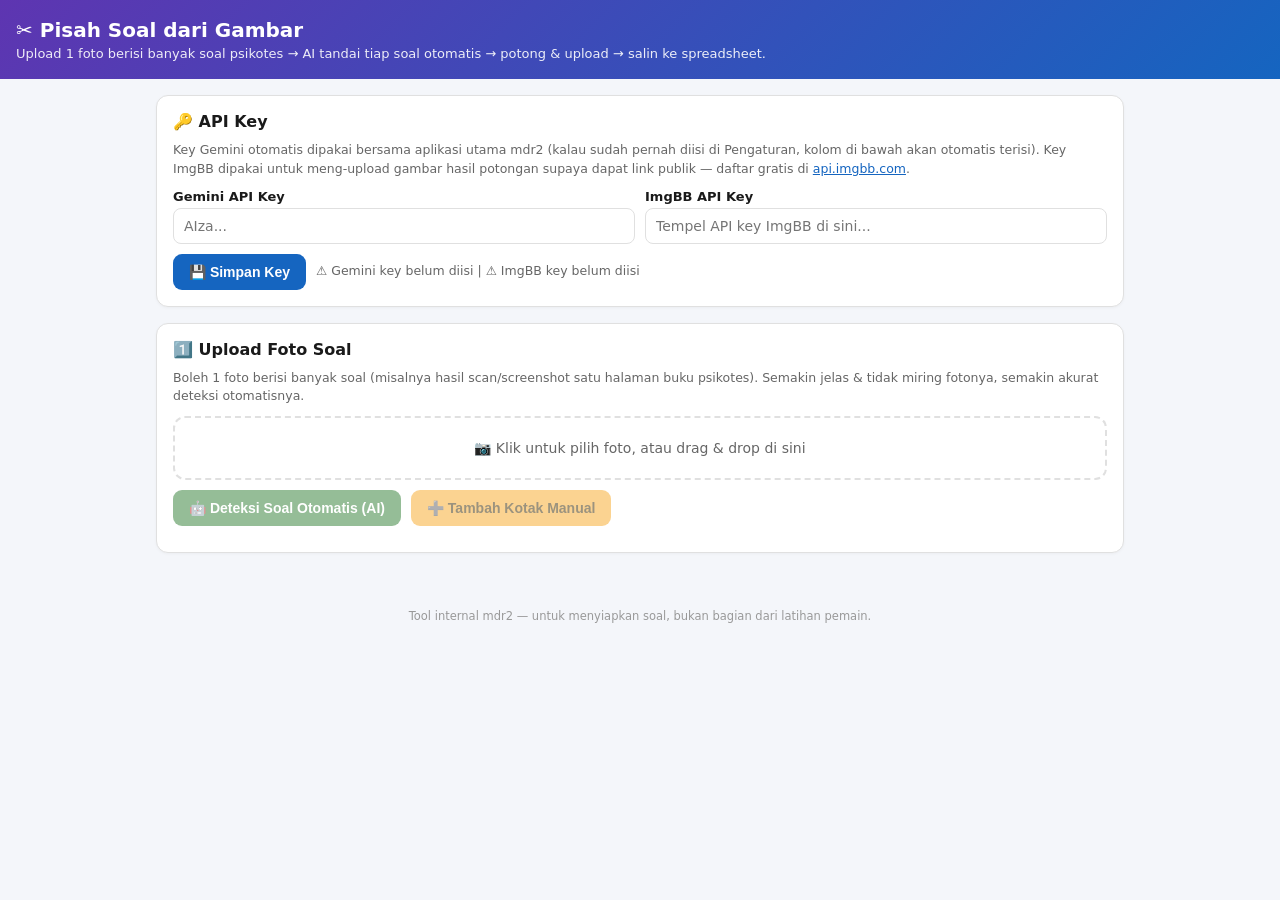
==== tools/pisah-soal.html @ 25e7d326 "Create pisah-soal.html" ====
<!DOCTYPE html>
<html lang="id">
<head>
<meta charset="UTF-8">
<meta name="viewport" content="width=device-width, initial-scale=1.0">
<title>✂️ Pisah Soal dari Gambar — mdr2</title>
<style>
  :root{
    --biru:#1565c0; --biru-d:#0d47a1; --hijau:#2e7d32; --merah:#c62828; --kuning:#f9a825;
    --abu:#616161; --bg:#f4f6fa; --card:#ffffff; --border:#e0e0e0; --text:#1a1a1a; --sub:#666;
  }
  *{box-sizing:border-box}
  body{margin:0;font-family:system-ui,-apple-system,"Segoe UI",Roboto,sans-serif;background:var(--bg);color:var(--text)}
  header{background:linear-gradient(135deg,#5e35b1,#1565c0);color:#fff;padding:18px 16px}
  header h1{margin:0 0 4px;font-size:20px}
  header p{margin:0;font-size:13px;opacity:.9}
  .wrap{max-width:1000px;margin:0 auto;padding:16px}
  .card{background:var(--card);border:1px solid var(--border);border-radius:12px;padding:16px;margin-bottom:16px;box-shadow:0 1px 3px rgba(0,0,0,.04)}
  .card h2{margin:0 0 10px;font-size:16px}
  .hint{font-size:12.5px;color:var(--sub);line-height:1.5;margin:4px 0 10px}
  label{font-size:13px;font-weight:600;display:block;margin-bottom:4px}
  input[type=text],input[type=password],input[type=number],textarea,select{
    width:100%;padding:9px 10px;border:1px solid var(--border);border-radius:8px;font-size:14px;font-family:inherit;background:#fff;color:var(--text)
  }
  textarea{resize:vertical}
  .row{display:flex;gap:10px;flex-wrap:wrap}
  .row > div{flex:1;min-width:180px}
  .btn{border:none;border-radius:9px;padding:10px 16px;font-size:14px;font-weight:700;cursor:pointer;color:#fff;display:inline-flex;align-items:center;gap:6px}
  .btn:disabled{opacity:.5;cursor:not-allowed}
  .btn-biru{background:var(--biru)} .btn-biru:hover:not(:disabled){background:var(--biru-d)}
  .btn-hijau{background:var(--hijau)}
  .btn-merah{background:var(--merah)}
  .btn-abu{background:var(--abu)}
  .btn-kuning{background:var(--kuning);color:#3a2a00}
  .btn-row{display:flex;gap:10px;flex-wrap:wrap;margin-top:10px}
  .upload-zone{border:2px dashed var(--border);border-radius:12px;padding:22px;text-align:center;cursor:pointer;color:var(--sub);font-size:14px}
  .upload-zone:hover{border-color:var(--biru);color:var(--biru)}
  #img-stage-wrap{position:relative;display:inline-block;max-width:100%;margin-top:12px;touch-action:none}
  #img-stage-wrap img{max-width:100%;display:block;border-radius:8px;user-select:none;-webkit-user-drag:none}
  .box{
    position:absolute;border:2px solid #ff5252;background:rgba(255,82,82,.12);cursor:move;
    box-sizing:border-box;
  }
  .box.aktif{border-color:#00c853;background:rgba(0,200,83,.16);z-index:5}
  .box .lbl{
    position:absolute;top:-22px;left:-2px;background:#ff5252;color:#fff;font-size:10.5px;
    font-weight:700;padding:2px 6px;border-radius:4px 4px 0 0;white-space:nowrap;pointer-events:none
  }
  .box.aktif .lbl{background:#00c853}
  .box .handle{
    position:absolute;right:-7px;bottom:-7px;width:16px;height:16px;background:#fff;
    border:2px solid #ff5252;border-radius:50%;cursor:nwse-resize
  }
  .box.aktif .handle{border-color:#00c853}

  .status-pill{display:inline-block;font-size:11.5px;font-weight:700;padding:2px 8px;border-radius:20px}
  .status-belum{background:#eee;color:#777}
  .status-proses{background:#fff8e1;color:#f57f17}
  .status-ok{background:#e8f5e9;color:#2e7d32}
  .status-gagal{background:#ffebee;color:#c62828}

  .grid-box{display:grid;grid-template-columns:repeat(auto-fill,minmax(260px,1fr));gap:12px;margin-top:12px}
  .item-card{border:1px solid var(--border);border-radius:10px;padding:10px;background:#fafbff}
  .item-card.role-soal{border-left:4px solid #6a1b9a}
  .item-card.role-pilihan{border-left:4px solid #1565c0}
  .item-card canvas{width:100%;border-radius:6px;border:1px solid var(--border);background:#fff;display:block;margin-bottom:8px;cursor:pointer}
  .item-card .mini-row{display:flex;gap:6px;margin-bottom:6px}
  .item-card .mini-row > *{flex:1}
  .item-card .top-row{display:flex;justify-content:space-between;align-items:center;margin-bottom:6px}
  .item-card .top-row b{font-size:12.5px}
  .del-x{background:none;border:none;color:#c62828;font-size:16px;cursor:pointer;line-height:1;padding:2px 6px}

  #hasil-tsv{font-family:ui-monospace,Menlo,Consolas,monospace;font-size:12.5px;min-height:120px}
  .preview-soal{border:1px dashed var(--border);border-radius:10px;padding:12px;margin-top:8px;background:#fff}
  .preview-soal img{max-width:100%;max-height:220px;border-radius:8px;display:block;margin:8px auto}
  .preview-soal .chip{display:inline-block;background:#f3e5f5;color:#6a1b9a;font-size:11px;font-weight:700;padding:2px 8px;border-radius:20px;margin-bottom:6px}
  .preview-pilihan{border:1px solid var(--border);border-radius:8px;padding:6px 10px;margin:4px 0;font-size:13.5px}
  .preview-pilihan img{max-height:110px;border-radius:6px;display:block;margin-bottom:4px}

  footer{text-align:center;font-size:11.5px;color:#999;padding:24px 16px}
  a{color:var(--biru)}
</style>
</head>
<body>

<header>
  <h1>✂️ Pisah Soal dari Gambar</h1>
  <p>Upload 1 foto berisi banyak soal psikotes → AI tandai tiap soal otomatis → potong &amp; upload → salin ke spreadsheet.</p>
</header>

<div class="wrap">

  <!-- 1. API KEYS -->
  <div class="card">
    <h2>🔑 API Key</h2>
    <p class="hint">Key Gemini otomatis dipakai bersama aplikasi utama mdr2 (kalau sudah pernah diisi di Pengaturan, kolom di bawah akan otomatis terisi). Key ImgBB dipakai untuk meng-upload gambar hasil potongan supaya dapat link publik — daftar gratis di <a href="https://api.imgbb.com/" target="_blank" rel="noopener">api.imgbb.com</a>.</p>
    <div class="row">
      <div>
        <label>Gemini API Key</label>
        <input type="password" id="in-gemini-key" placeholder="AIza...">
      </div>
      <div>
        <label>ImgBB API Key</label>
        <input type="password" id="in-imgbb-key" placeholder="Tempel API key ImgBB di sini...">
      </div>
    </div>
    <div class="btn-row">
      <button class="btn btn-biru" onclick="simpanKeys()">💾 Simpan Key</button>
      <span id="key-status" class="hint" style="margin:8px 0 0"></span>
    </div>
  </div>

  <!-- 2. UPLOAD -->
  <div class="card">
    <h2>1️⃣ Upload Foto Soal</h2>
    <p class="hint">Boleh 1 foto berisi banyak soal (misalnya hasil scan/screenshot satu halaman buku psikotes). Semakin jelas & tidak miring fotonya, semakin akurat deteksi otomatisnya.</p>
    <div class="upload-zone" id="upload-zone" onclick="el('in-file').click()">
      📷 Klik untuk pilih foto, atau drag &amp; drop di sini
    </div>
    <input type="file" id="in-file" accept="image/*" style="display:none" onchange="onFilePicked(this.files[0])">
    <div id="img-stage-wrap" style="display:none">
      <img id="img-stage" src="">
    </div>
    <div class="btn-row">
      <button class="btn btn-hijau" id="btn-deteksi" onclick="deteksiOtomatis()" disabled>🤖 Deteksi Soal Otomatis (AI)</button>
      <button class="btn btn-kuning" id="btn-tambah-box" onclick="tambahBoxManual()" disabled>➕ Tambah Kotak Manual</button>
    </div>
    <p class="hint" id="deteksi-status"></p>
  </div>

  <!-- 3. DAFTAR ITEM -->
  <div class="card" id="card-daftar" style="display:none">
    <h2>2️⃣ Cek &amp; Lengkapi Tiap Soal</h2>
    <p class="hint">
      Geser/tarik sudut kanan-bawah tiap kotak merah di foto di atas untuk membetulkan posisinya. Klik kartu di bawah untuk memilihnya (jadi hijau di foto). Tiap kotak punya <b>Peran</b> (gambar soal / gambar pilihan ke berapa) dan <b>Grup</b> (kotak-kotak dengan nomor Grup sama = 1 soal yang sama).
    </p>
    <div class="grid-box" id="grid-item"></div>
  </div>

  <!-- 4. UPLOAD -->
  <div class="card" id="card-upload" style="display:none">
    <h2>3️⃣ Potong &amp; Upload ke ImgBB</h2>
    <div class="btn-row">
      <button class="btn btn-biru" onclick="potongDanUploadSemua()">✂️ Potong &amp; Upload Semua</button>
    </div>
    <p class="hint" id="upload-status"></p>
  </div>

  <!-- 5. HASIL -->
  <div class="card" id="card-hasil" style="display:none">
    <h2>4️⃣ Salin ke Spreadsheet</h2>
    <p class="hint">
      Baris di bawah sudah sesuai urutan kolom sheet <b>"psikotes"</b>: <code>Soal | Jawab | Kategori | Pilihan | GambarSoal | GambarPilihan</code>.
      Klik "Salin", lalu paste langsung ke baris kosong di Google Sheets (mulai dari kolom A).<br>
      💡 Kalau pilihan jawabannya HANYA gambar (tanpa teks/huruf), sistem otomatis memberi label <b>"Pilihan 1"</b>, <b>"Pilihan 2"</b>, dst sesuai urutan — pastikan kolom <b>Jawaban Benar</b> di kartu soal di atas diisi persis salah satu label itu (mis. "Pilihan 3") kalau jawaban benarnya adalah pilihan gambar tanpa teks.
    </p>
    <textarea id="hasil-tsv" rows="6" readonly></textarea>
    <div class="btn-row">
      <button class="btn btn-hijau" onclick="salinTSV()">📋 Salin ke Clipboard</button>
    </div>
    <h2 style="margin-top:18px">👀 Pratinjau (mirip tampilan di web)</h2>
    <div id="preview-area"></div>
  </div>

</div>

<footer>Tool internal mdr2 — untuk menyiapkan soal, bukan bagian dari latihan pemain.</footer>

<script>
// ================================================================
//  STATE
// ================================================================
const GEMINI_URL = "https://generativelanguage.googleapis.com/v1beta/models/gemini-3.1-flash-lite:generateContent";
let img = null;          // HTMLImageElement (gambar asli)
let naturalW = 0, naturalH = 0;
let boxes = [];          // {id, xPct,yPct,wPct,hPct, peran, grup, teks, kategori, jawaban, uploadUrl, uploadStatus}
let idCounter = 1;
let boxAktifId = null;

function el(id){ return document.getElementById(id); }

// ================================================================
//  API KEYS (localStorage dipakai bersama app utama utk key Gemini)
// ================================================================
function muatKeys(){
  const g = localStorage.getItem("gemini_api_key") || "";
  const i = localStorage.getItem("imgbb_api_key") || "";
  el("in-gemini-key").value = g;
  el("in-imgbb-key").value = i;
  updateKeyStatus();
}
function simpanKeys(){
  localStorage.setItem("gemini_api_key", el("in-gemini-key").value.trim());
  localStorage.setItem("imgbb_api_key", el("in-imgbb-key").value.trim());
  updateKeyStatus();
}
function updateKeyStatus(){
  const g = localStorage.getItem("gemini_api_key") || "";
  const i = localStorage.getItem("imgbb_api_key") || "";
  el("key-status").textContent = (g ? "✅ Gemini key tersimpan" : "⚠️ Gemini key belum diisi") + "  |  " + (i ? "✅ ImgBB key tersimpan" : "⚠️ ImgBB key belum diisi");
}
muatKeys();

// ================================================================
//  UPLOAD FOTO
// ================================================================
const zone = el("upload-zone");
zone.addEventListener("dragover", e => { e.preventDefault(); zone.style.borderColor = "#1565c0"; });
zone.addEventListener("dragleave", () => { zone.style.borderColor = "#e0e0e0"; });
zone.addEventListener("drop", e => {
  e.preventDefault(); zone.style.borderColor = "#e0e0e0";
  if (e.dataTransfer.files[0]) onFilePicked(e.dataTransfer.files[0]);
});

function onFilePicked(file){
  if (!file) return;
  const reader = new FileReader();
  reader.onload = () => {
    img = new Image();
    img.onload = () => {
      naturalW = img.naturalWidth; naturalH = img.naturalHeight;
      const stageImg = el("img-stage");
      stageImg.src = img.src;
      el("img-stage-wrap").style.display = "inline-block";
      el("btn-deteksi").disabled = false;
      el("btn-tambah-box").disabled = false;
      boxes = []; boxAktifId = null;
      renderSemua();
    };
    img.src = reader.result;
  };
  reader.readAsDataURL(file);
}

// ================================================================
//  DETEKSI OTOMATIS (Gemini Vision)
// ================================================================
async function deteksiOtomatis(){
  const apiKey = (el("in-gemini-key").value || "").trim();
  if (!apiKey) { alert("Isi & simpan Gemini API key dulu."); return; }
  if (!img) { alert("Upload foto dulu."); return; }
  simpanKeys();

  el("deteksi-status").textContent = "⏳ AI sedang menganalisis foto (bisa 10-30 detik)...";
  el("btn-deteksi").disabled = true;

  try {
    const base64 = img.src.split(",")[1];
    const mimeType = img.src.substring(5, img.src.indexOf(";"));
    const prompt = `Ini adalah 1 foto yang berisi BEBERAPA soal psikotes/tes potensi akademik (bisa berupa teks, gambar/diagram, atau kombinasi).
Tugasmu: identifikasi SETIAP elemen visual yang perlu di-crop jadi gambar terpisah, yaitu:
- Elemen "soal": area yang berisi pertanyaan/diagram utama dari 1 nomor soal (kalau soal cuma teks tanpa gambar/diagram, TETAP LAPORKAN posisinya sebagai peran "soal" supaya teksnya bisa dibaca terpisah).
- Elemen "pilihan": area gambar untuk 1 opsi jawaban (kalau pilihan jawabannya berupa gambar/diagram, bukan cuma teks/huruf A-E biasa).
Kalau pilihan jawabannya cuma teks huruf/angka biasa (bukan gambar), JANGAN buat elemen "pilihan" untuk itu — cukup tulis teksnya di field "teks" pada bagian akhir kalau kebaca, atau kosongkan.

Kelompokkan elemen-elemen yang berasal dari 1 nomor soal yang sama dengan nomor "grup" yang sama (mulai dari 1, urut sesuai urutan soal di foto, TIDAK harus sama dengan nomor asli di foto).

Balas HANYA berupa JSON array (tanpa markdown, tanpa teks lain), tiap elemen:
{
  "grup": 1,
  "peran": "soal" | "pilihan",
  "boxPercent": {"x": 0, "y": 0, "w": 0, "h": 0},
  "teks": "OCR teks singkat di area ini kalau ada (kosongkan kalau murni gambar/diagram tanpa teks bermakna)",
  "kategoriTebakan": "tebakan kategori psikotes elemen ini (khusus kalau peran=soal, mis. Deret Gambar / Analogi / Spasial, dst)",
  "jawabanTebakan": "kalau ada tanda jawaban benar terlihat di foto (misal dilingkari/ditandai), tulis di sini (khusus peran=soal). Kosongkan kalau tidak yakin."
}
"boxPercent" adalah posisi kotak pembatas area tsb dalam PERSEN (0-100) relatif terhadap lebar & tinggi FOTO UTUH (x,y = pojok kiri-atas kotak; w,h = lebar & tinggi kotak). Kotak boleh sedikit lebih besar dari objeknya (beri sedikit margin) tapi jangan sampai tumpang tindih terlalu banyak dengan elemen soal lain.`;

    const resp = await fetch(`${GEMINI_URL}?key=${apiKey}`, {
      method: "POST",
      headers: { "Content-Type": "application/json" },
      body: JSON.stringify({
        contents: [{ role: "user", parts: [
          { text: prompt },
          { inline_data: { mime_type: mimeType || "image/jpeg", data: base64 } }
        ]}],
        generationConfig: { maxOutputTokens: 4000, temperature: 0.2, responseMimeType: "application/json" },
      }),
    });

    if (!resp.ok) {
      let msg = `Gemini error ${resp.status}`;
      try { const d = await resp.json(); msg = d?.error?.message || msg; } catch(_) {}
      throw new Error(msg);
    }
    const data = await resp.json();
    const cand = data?.candidates?.[0];
    const text = (cand?.content?.parts || []).map(p => p.text || "").join("");
    if (!text) throw new Error("AI tidak mengembalikan hasil. Coba lagi atau foto ulang dengan pencahayaan lebih baik.");

    const jsonTeks = extractJson(text);
    let list;
    try { list = JSON.parse(jsonTeks); } catch(e) { throw new Error("Gagal membaca hasil deteksi AI (format tidak valid). Coba lagi."); }
    if (!Array.isArray(list) || !list.length) throw new Error("AI tidak mendeteksi elemen soal apa pun di foto ini. Coba tambah kotak manual, atau pakai foto lain.");

    boxes = list.map(it => {
      const bp = it.boxPercent || {};
      const peran = it.peran === "pilihan" ? "pilihan1" : "soal"; // default index diatur ulang di bawah
      return {
        id: idCounter++,
        xPct: clamp(num(bp.x), 0, 95), yPct: clamp(num(bp.y), 0, 95),
        wPct: clamp(num(bp.w) || 15, 3, 100), hPct: clamp(num(bp.h) || 15, 3, 100),
        peran, grup: parseInt(it.grup, 10) || 1,
        teks: (it.teks || "").trim(),
        kategori: (it.kategoriTebakan || "").trim(),
        jawaban: (it.jawabanTebakan || "").trim(),
        uploadUrl: "", uploadStatus: "belum",
      };
    });
    // Beri nomor urut pilihan (pilihan1, pilihan2, ...) per grup, sesuai urutan kemunculan
    const counterPerGrup = {};
    boxes.forEach(b => {
      if (b.peran !== "soal") {
        counterPerGrup[b.grup] = (counterPerGrup[b.grup] || 0) + 1;
        b.peran = "pilihan" + Math.min(counterPerGrup[b.grup], 5);
      }
    });

    el("deteksi-status").textContent = `✅ Terdeteksi ${boxes.length} elemen dari ${new Set(boxes.map(b=>b.grup)).size} soal. Cek &amp; sesuaikan posisi kotak di bawah kalau perlu.`;
    renderSemua();
  } catch(e) {
    el("deteksi-status").textContent = "❌ " + e.message;
  } finally {
    el("btn-deteksi").disabled = false;
  }
}

function extractJson(text){
  const cleaned = text.replace(/```json/gi,"").replace(/```/g,"");
  const startIdx = cleaned.search(/[\{\[]/);
  if (startIdx === -1) return cleaned.trim();
  const openCh = cleaned[startIdx], closeCh = openCh === "{" ? "}" : "]";
  let depth = 0, inStr = false, esc = false;
  for (let i = startIdx; i < cleaned.length; i++) {
    const c = cleaned[i];
    if (esc) { esc = false; continue; }
    if (c === "\\") { esc = true; continue; }
    if (c === '"') { inStr = !inStr; continue; }
    if (inStr) continue;
    if (c === openCh) depth++;
    else if (c === closeCh) { depth--; if (depth === 0) return cleaned.slice(startIdx, i+1); }
  }
  return cleaned.slice(startIdx).trim();
}
function num(v){ const n = parseFloat(v); return isNaN(n) ? 0 : n; }
function clamp(v,min,max){ return Math.max(min, Math.min(max, v)); }

function tambahBoxManual(){
  if (!img) return;
  const grupBaru = boxes.length ? Math.max(...boxes.map(b=>b.grup)) + 1 : 1;
  boxes.push({
    id: idCounter++, xPct: 30, yPct: 30, wPct: 25, hPct: 20,
    peran: "soal", grup: grupBaru, teks: "", kategori: "", jawaban: "",
    uploadUrl: "", uploadStatus: "belum",
  });
  renderSemua();
}

// ================================================================
//  RENDER OVERLAY (drag & resize) + DAFTAR KARTU
// ================================================================
function renderSemua(){
  renderOverlay();
  renderDaftar();
  el("card-daftar").style.display = boxes.length ? "block" : "none";
  el("card-upload").style.display = boxes.length ? "block" : "none";
}

function renderOverlay(){
  const stageWrap = el("img-stage-wrap");
  stageWrap.querySelectorAll(".box").forEach(b => b.remove());
  boxes.forEach(b => {
    const div = document.createElement("div");
    div.className = "box" + (b.id === boxAktifId ? " aktif" : "");
    div.style.left = b.xPct + "%";
    div.style.top = b.yPct + "%";
    div.style.width = b.wPct + "%";
    div.style.height = b.hPct + "%";
    div.dataset.id = b.id;
    div.innerHTML = `<span class="lbl">${labelPeran(b)}</span><span class="handle"></span>`;
    div.addEventListener("pointerdown", (e) => onBoxPointerDown(e, b));
    div.querySelector(".handle").addEventListener("pointerdown", (e) => { e.stopPropagation(); onHandlePointerDown(e, b); });
    stageWrap.appendChild(div);
  });
}

function labelPeran(b){
  return "G" + b.grup + " · " + (b.peran === "soal" ? "Soal" : "Pil." + b.peran.replace("pilihan",""));
}

function onBoxPointerDown(e, b){
  e.preventDefault();
  boxAktifId = b.id; renderOverlay(); scrollKartuKe(b.id);
  const wrap = el("img-stage-wrap");
  const rect = wrap.getBoundingClientRect();
  const startX = e.clientX, startY = e.clientY;
  const startXPct = b.xPct, startYPct = b.yPct;
  function onMove(ev){
    const dxPct = (ev.clientX - startX) / rect.width * 100;
    const dyPct = (ev.clientY - startY) / rect.height * 100;
    b.xPct = clamp(startXPct + dxPct, 0, 100 - b.wPct);
    b.yPct = clamp(startYPct + dyPct, 0, 100 - b.hPct);
    renderOverlay(); updateThumb(b.id);
  }
  function onUp(){ window.removeEventListener("pointermove", onMove); window.removeEventListener("pointerup", onUp); }
  window.addEventListener("pointermove", onMove);
  window.addEventListener("pointerup", onUp);
}

function onHandlePointerDown(e, b){
  e.preventDefault();
  boxAktifId = b.id; renderOverlay();
  const wrap = el("img-stage-wrap");
  const rect = wrap.getBoundingClientRect();
  const startX = e.clientX, startY = e.clientY;
  const startW = b.wPct, startH = b.hPct;
  function onMove(ev){
    const dwPct = (ev.clientX - startX) / rect.width * 100;
    const dhPct = (ev.clientY - startY) / rect.height * 100;
    b.wPct = clamp(startW + dwPct, 3, 100 - b.xPct);
    b.hPct = clamp(startH + dhPct, 3, 100 - b.yPct);
    renderOverlay(); updateThumb(b.id);
  }
  function onUp(){ window.removeEventListener("pointermove", onMove); window.removeEventListener("pointerup", onUp); }
  window.addEventListener("pointermove", onMove);
  window.addEventListener("pointerup", onUp);
}

function renderDaftar(){
  const grid = el("grid-item");
  grid.innerHTML = "";
  boxes.forEach(b => {
    const card = document.createElement("div");
    card.className = "item-card " + (b.peran === "soal" ? "role-soal" : "role-pilihan");
    card.id = "kartu-" + b.id;
    card.innerHTML = `
      <div class="top-row">
        <b>${labelPeran(b)}</b>
        <button class="del-x" onclick="hapusBox(${b.id})" title="Hapus kotak ini">✕</button>
      </div>
      <canvas id="thumb-${b.id}" height="120" onclick="pilihBox(${b.id})"></canvas>
      <div class="mini-row">
        <div>
          <label style="font-size:11px">Peran</label>
          <select onchange="ubahBox(${b.id},'peran',this.value)">
            <option value="soal" ${b.peran==='soal'?'selected':''}>🧩 Gambar Soal</option>
            <option value="pilihan1" ${b.peran==='pilihan1'?'selected':''}>🅰️ Pilihan 1</option>
            <option value="pilihan2" ${b.peran==='pilihan2'?'selected':''}>🅱️ Pilihan 2</option>
            <option value="pilihan3" ${b.peran==='pilihan3'?'selected':''}>🅲 Pilihan 3</option>
            <option value="pilihan4" ${b.peran==='pilihan4'?'selected':''}>🅳 Pilihan 4</option>
            <option value="pilihan5" ${b.peran==='pilihan5'?'selected':''}>🅴 Pilihan 5</option>
          </select>
        </div>
        <div>
          <label style="font-size:11px">Grup Soal #</label>
          <input type="number" min="1" value="${b.grup}" onchange="ubahBox(${b.id},'grup',parseInt(this.value)||1)">
        </div>
      </div>
      <label style="font-size:11px">Teks (OCR, boleh diedit)</label>
      <input type="text" value="${escAttr(b.teks)}" placeholder="Teks di area ini..." onchange="ubahBox(${b.id},'teks',this.value)">
      ${b.peran === 'soal' ? `
      <div class="mini-row" style="margin-top:6px">
        <div>
          <label style="font-size:11px">Kategori</label>
          <input type="text" value="${escAttr(b.kategori)}" onchange="ubahBox(${b.id},'kategori',this.value)">
        </div>
        <div>
          <label style="font-size:11px">Jawaban Benar</label>
          <input type="text" value="${escAttr(b.jawaban)}" placeholder="cth: pilihan 1 / B" onchange="ubahBox(${b.id},'jawaban',this.value)">
        </div>
      </div>` : ``}
      <div style="margin-top:6px"><span class="status-pill status-${b.uploadStatus}">${labelStatus(b.uploadStatus)}</span></div>
    `;
    grid.appendChild(card);
    updateThumb(b.id);
  });
}

function labelStatus(s){
  return { belum:"Belum diupload", proses:"⏳ Mengupload...", ok:"✅ Terupload", gagal:"❌ Gagal upload" }[s] || s;
}
function escAttr(s){ return String(s||"").replace(/&/g,"&amp;").replace(/"/g,"&quot;").replace(/</g,"&lt;"); }

function pilihBox(id){ boxAktifId = id; renderOverlay(); }
function scrollKartuKe(id){ const k = el("kartu-"+id); if (k) k.scrollIntoView({behavior:"smooth", block:"nearest"}); }

function ubahBox(id, field, val){
  const b = boxes.find(x => x.id === id);
  if (!b) return;
  b[field] = val;
  if (field === 'peran') renderOverlay(); // label berubah
}

function hapusBox(id){
  boxes = boxes.filter(b => b.id !== id);
  if (boxAktifId === id) boxAktifId = null;
  renderSemua();
}

// ── Thumbnail crop preview (canvas kecil, redraw tiap posisi kotak berubah) ──
function updateThumb(id){
  const b = boxes.find(x => x.id === id);
  const canvas = el("thumb-" + id);
  if (!b || !canvas || !img) return;
  const sx = (b.xPct/100) * naturalW, sy = (b.yPct/100) * naturalH;
  const sw = (b.wPct/100) * naturalW, sh = (b.hPct/100) * naturalH;
  const aspect = sw / sh || 1;
  canvas.width = Math.round(canvas.height * aspect);
  const ctx = canvas.getContext("2d");
  ctx.clearRect(0,0,canvas.width,canvas.height);
  try { ctx.drawImage(img, sx, sy, sw, sh, 0, 0, canvas.width, canvas.height); } catch(e) {}
}

// ================================================================
//  POTONG & UPLOAD KE IMGBB
// ================================================================
async function potongDanUploadSemua(){
  const imgbbKey = (el("in-imgbb-key").value || "").trim();
  if (!imgbbKey) { alert("Isi & simpan ImgBB API key dulu."); return; }
  if (!boxes.length) { alert("Belum ada kotak soal."); return; }
  simpanKeys();

  const statusEl = el("upload-status");
  let sukses = 0, gagal = 0;
  for (const b of boxes) {
    b.uploadStatus = "proses"; renderDaftar();
    statusEl.textContent = `⏳ Mengupload ${sukses+gagal+1}/${boxes.length}...`;
    try {
      const dataUrl = cropToDataURL(b);
      const url = await uploadKeImgbb(dataUrl, imgbbKey);
      b.uploadUrl = url; b.uploadStatus = "ok"; sukses++;
    } catch(e) {
      b.uploadStatus = "gagal"; gagal++;
      console.error("Upload gagal utk kotak", b.id, e);
    }
    renderDaftar();
  }
  statusEl.textContent = `Selesai: ✅ ${sukses} berhasil, ❌ ${gagal} gagal.` + (gagal ? " Cek koneksi/ImgBB key lalu ulangi khusus yang gagal (upload ulang semua aman, yang sudah OK akan diupload ulang juga)." : "");
  generateHasil();
  el("card-hasil").style.display = "block";
}

function cropToDataURL(b){
  const sx = (b.xPct/100) * naturalW, sy = (b.yPct/100) * naturalH;
  const sw = (b.wPct/100) * naturalW, sh = (b.hPct/100) * naturalH;
  const canvas = document.createElement("canvas");
  canvas.width = Math.max(1, Math.round(sw));
  canvas.height = Math.max(1, Math.round(sh));
  const ctx = canvas.getContext("2d");
  ctx.drawImage(img, sx, sy, sw, sh, 0, 0, canvas.width, canvas.height);
  return canvas.toDataURL("image/png");
}

async function uploadKeImgbb(dataUrl, apiKey){
  const base64 = dataUrl.split(",")[1];
  const form = new FormData();
  form.append("image", base64);
  const resp = await fetch(`https://api.imgbb.com/1/upload?key=${apiKey}`, { method: "POST", body: form });
  const data = await resp.json();
  if (!resp.ok || !data.success) throw new Error(data?.error?.message || `ImgBB error ${resp.status}`);
  return data.data.url;
}

// ================================================================
//  GENERATE TSV + PRATINJAU
// ================================================================
function bangunBarisSpreadsheet(){
  const grupMap = {};
  boxes.forEach(b => {
    if (!grupMap[b.grup]) grupMap[b.grup] = { soal: null, pilihan: {} };
    if (b.peran === "soal") grupMap[b.grup].soal = b;
    else {
      const idx = parseInt(b.peran.replace("pilihan",""), 10) || 1;
      grupMap[b.grup].pilihan[idx] = b;
    }
  });
  const grupKeys = Object.keys(grupMap).map(Number).sort((a,b) => a-b);
  return grupKeys.map(g => {
    const grp = grupMap[g];
    const idxPilihan = Object.keys(grp.pilihan).map(Number).sort((a,b)=>a-b);
    const maxIdx = idxPilihan.length ? Math.max(...idxPilihan) : 0;
    const pilihanTeks = [], pilihanGambar = [];
    for (let i = 1; i <= maxIdx; i++) {
      const p = grp.pilihan[i];
      pilihanTeks.push(p ? bersihkan(p.teks) : "");
      pilihanGambar.push(p ? (p.uploadUrl || "") : "");
    }
    return {
      grup: g,
      soal: grp.soal ? bersihkan(grp.soal.teks) : "",
      jawaban: grp.soal ? bersihkan(grp.soal.jawaban) : "",
      kategori: grp.soal ? bersihkan(grp.soal.kategori) : "",
      pilihan: pilihanTeks.join(";"),
      gambarSoal: grp.soal ? (grp.soal.uploadUrl || "") : "",
      gambarPilihan: pilihanGambar.join(";"),
    };
  });
}
function bersihkan(s){ return String(s||"").replace(/[\t\r\n]+/g," ").trim(); }

function generateHasil(){
  const baris = bangunBarisSpreadsheet();
  const tsv = baris.map(r => [r.soal, r.jawaban, r.kategori, r.pilihan, r.gambarSoal, r.gambarPilihan].join("\t")).join("\n");
  el("hasil-tsv").value = tsv;
  renderPreview(baris);
}

function salinTSV(){
  const ta = el("hasil-tsv");
  ta.select();
  navigator.clipboard?.writeText(ta.value).then(() => {
    alert("✅ Tersalin! Buka spreadsheet, klik sel kosong di kolom A, lalu Paste (Ctrl/Cmd+V).");
  }).catch(() => { document.execCommand("copy"); alert("✅ Tersalin (fallback)."); });
}

function renderPreview(baris){
  const area = el("preview-area");
  area.innerHTML = baris.map(r => `
    <div class="preview-soal">
      <span class="chip">${escAttr(r.kategori || "Umum")}</span>
      <div style="font-weight:700">${escAttr(r.soal || "(tanpa teks soal)")}</div>
      ${r.gambarSoal ? `<img src="${r.gambarSoal}">` : ""}
      ${r.pilihan.split(";").map((p, i) => {
        const g = r.gambarPilihan.split(";")[i] || "";
        if (!p && !g) return "";
        const labelTampil = p || (g ? `Pilihan ${i + 1}` : "");
        return `<div class="preview-pilihan">${g ? `<img src="${g}">` : ""}${labelTampil ? escAttr(labelTampil) : ""}</div>`;
      }).join("")}
      <div style="font-size:12px;color:#2e7d32;margin-top:6px">✅ Jawaban: ${escAttr(r.jawaban || "(isi manual)")}</div>
    </div>
  `).join("") || `<p class="hint">Belum ada data.</p>`;
}
</script>
</body>
</html>
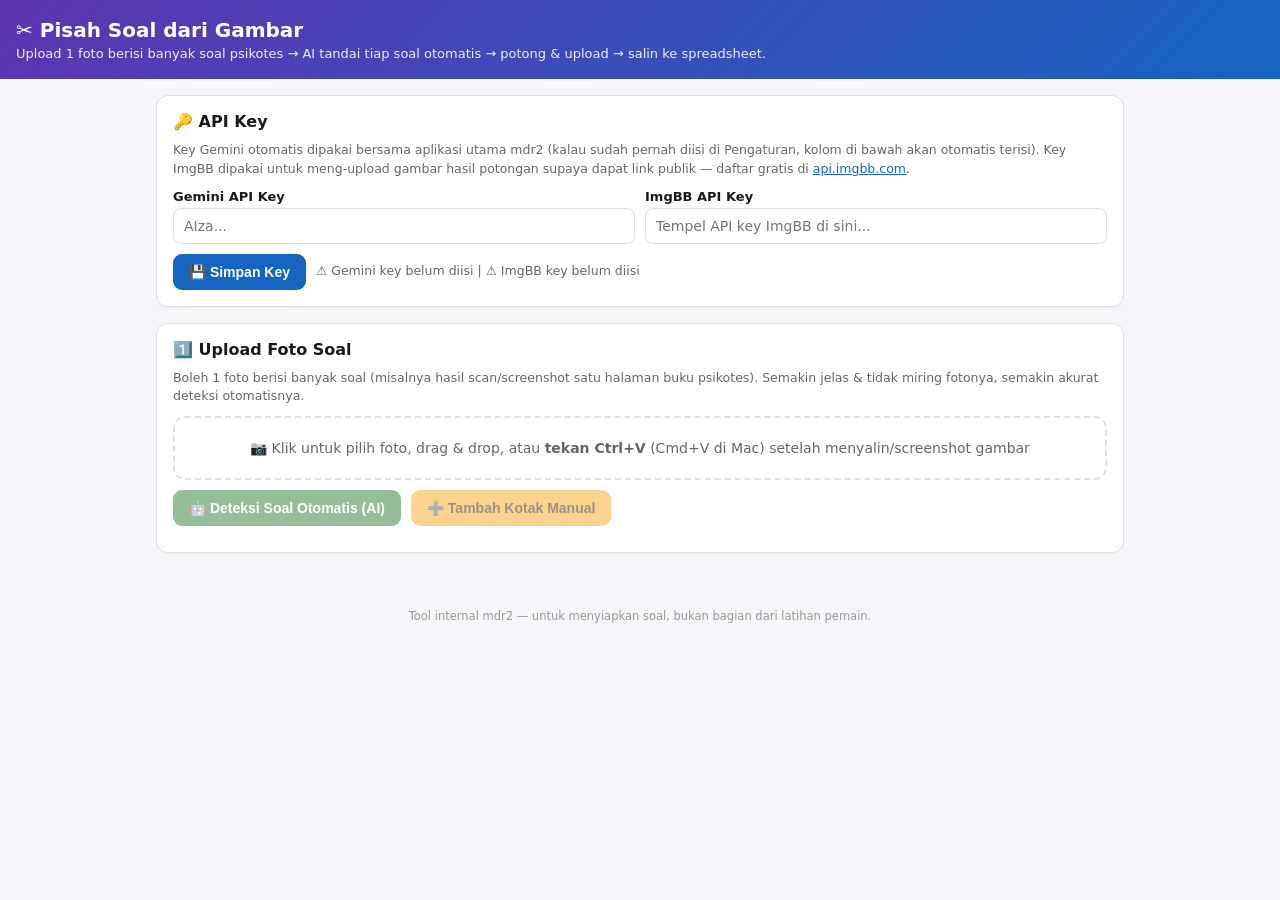
==== commit 86801cd6: "Update pisah-soal.html" ====
--- a/tools/pisah-soal.html
+++ b/tools/pisah-soal.html
@@ -114,8 +114,8 @@
   <div class="card">
     <h2>1️⃣ Upload Foto Soal</h2>
     <p class="hint">Boleh 1 foto berisi banyak soal (misalnya hasil scan/screenshot satu halaman buku psikotes). Semakin jelas & tidak miring fotonya, semakin akurat deteksi otomatisnya.</p>
-    <div class="upload-zone" id="upload-zone" onclick="el('in-file').click()">
-      📷 Klik untuk pilih foto, atau drag &amp; drop di sini
+    <div class="upload-zone" id="upload-zone" tabindex="0" onclick="el('in-file').click()">
+      📷 Klik untuk pilih foto, drag &amp; drop, atau <b>tekan Ctrl+V</b> (Cmd+V di Mac) setelah menyalin/screenshot gambar
     </div>
     <input type="file" id="in-file" accept="image/*" style="display:none" onchange="onFilePicked(this.files[0])">
     <div id="img-stage-wrap" style="display:none">
@@ -210,6 +210,29 @@
 zone.addEventListener("drop", e => {
   e.preventDefault(); zone.style.borderColor = "#e0e0e0";
   if (e.dataTransfer.files[0]) onFilePicked(e.dataTransfer.files[0]);
+});
+
+// ── Paste gambar dari clipboard (Ctrl+V / Cmd+V) ─────────────────
+// Berlaku di seluruh halaman, jadi tidak perlu klik area tertentu dulu
+// (kecuali sedang fokus di kolom teks/textarea lain, supaya paste teks
+// biasa di form tidak ketimpa).
+document.addEventListener("paste", (e) => {
+  const target = e.target;
+  const sedangDiForm = target && (target.tagName === "INPUT" || target.tagName === "TEXTAREA");
+  if (sedangDiForm && target.type !== undefined && target.type !== "file") return; // biarkan paste teks normal di form
+  const items = e.clipboardData && e.clipboardData.items;
+  if (!items) return;
+  for (const item of items) {
+    if (item.type && item.type.startsWith("image/")) {
+      const file = item.getAsFile();
+      if (file) {
+        e.preventDefault();
+        onFilePicked(file);
+        el("deteksi-status").textContent = "✅ Gambar dari clipboard berhasil ditempel. Klik \"Deteksi Soal Otomatis\" untuk lanjut.";
+      }
+      break;
+    }
+  }
 });
 
 function onFilePicked(file){
